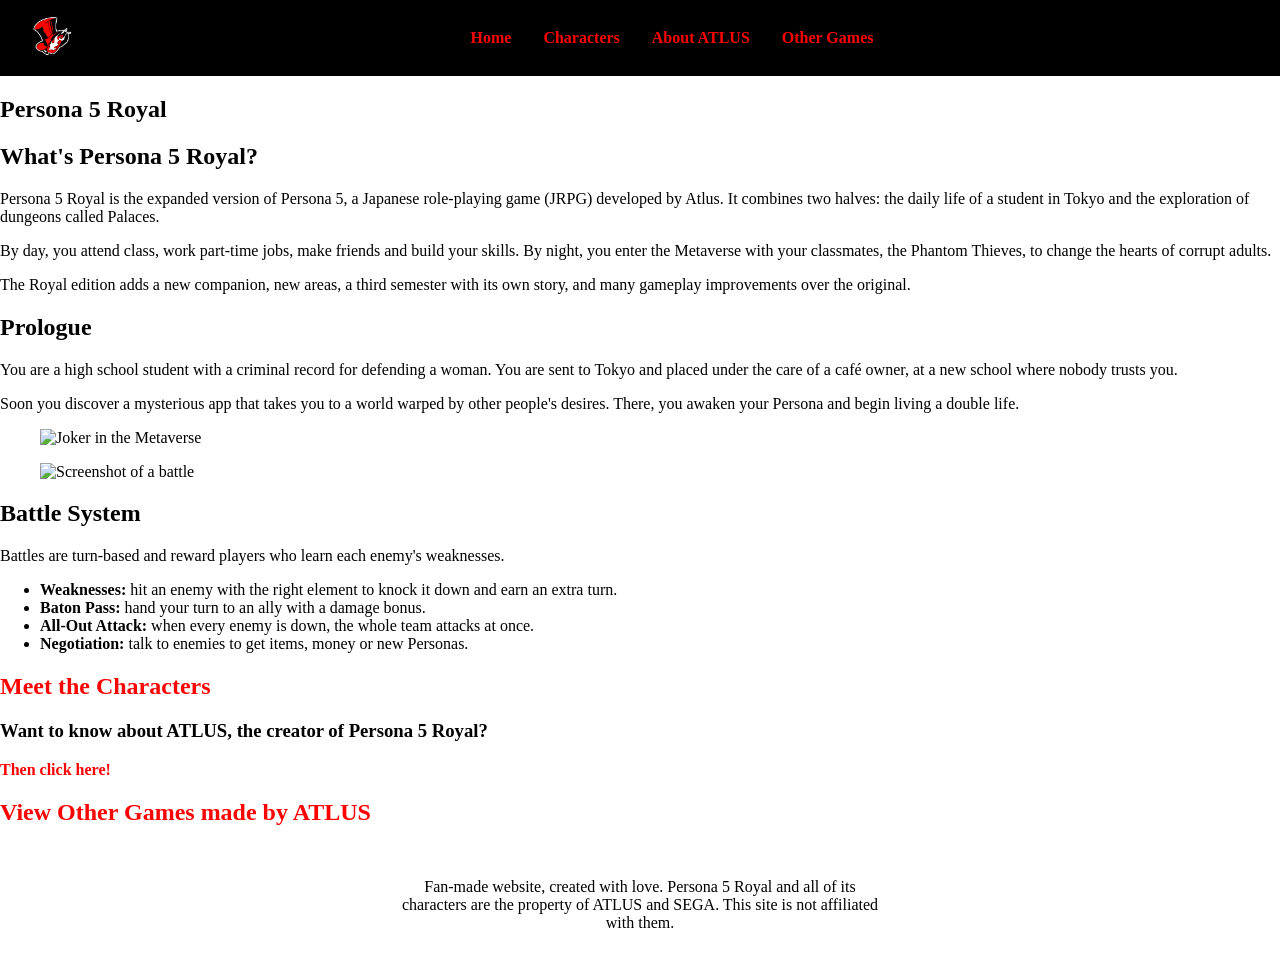
==== index.html @ d2024fd6 "First commit. Started with the HTML and some generic CSS for the header and footer" ====
<!DOCTYPE html>
<html lang="en">

<head>
    <meta charset="UTF-8">
    <meta name="viewport" content="width=device-width, initial-scale=1">
    <title>Persona 5 Royal</title>
    <link rel="stylesheet" href="main.css">
</head>

<body>
    <header>
        <a class="logo" href="index.html">
            <img src="images/phantom-thieves-logo.png" alt="Phantom Thieves logo">
        </a>
        <nav class="menu" aria-label="Main">
            <a href="index.html">Home</a>
            <a href="characters.html">Characters</a>
            <a href="about-atlus.html">About ATLUS</a>
            <a href="other-games.html">Other Games</a>
        </nav>
    </header>

    <main>
        <section class="banner">
            <h1>Persona 5 Royal</h1>
        </section>

        <section class="what-is-p5" id="what-is-p5">
            <h2>What's Persona 5 Royal?</h2>
            <p>Persona 5 Royal is the expanded version of Persona 5, a Japanese role-playing game (JRPG) developed by
                Atlus. It combines two halves: the daily life of a student in Tokyo and the exploration of dungeons
                called Palaces.</p>
            <p>By day, you attend class, work part-time jobs, make friends and build your skills. By night, you enter
                the Metaverse with your classmates, the Phantom Thieves, to change the hearts of corrupt adults.</p>
            <p>The Royal edition adds a new companion, new areas, a third semester with its own story, and many gameplay
                improvements over the original.</p>
        </section>

        <section class="row" id="prologue">
            <article class="prologue">
                <h2>Prologue</h2>
                <p>You are a high school student with a criminal record for defending a woman. You are sent to Tokyo and
                    placed under the care of a café owner, at a new school where nobody trusts you.</p>
                <p>Soon you discover a mysterious app that takes you to a world warped by other people's desires. There,
                    you awaken your Persona and begin living a double life.</p>
            </article>
            <figure class="image">
                <img src="img/prologue.jpg" alt="Joker in the Metaverse">
            </figure>
        </section>

        <section class="row" id="battle-system">
            <figure class="image">
                <img src="img/battle.jpg" alt="Screenshot of a battle">
            </figure>
            <article class="battle-system">
                <h2>Battle System</h2>
                <p>Battles are turn-based and reward players who learn each enemy's weaknesses.</p>
                <ul>
                    <li><strong>Weaknesses:</strong> hit an enemy with the right element to knock it down and earn an
                        extra turn.</li>
                    <li><strong>Baton Pass:</strong> hand your turn to an ally with a damage bonus.</li>
                    <li><strong>All-Out Attack:</strong> when every enemy is down, the whole team attacks at once.</li>
                    <li><strong>Negotiation:</strong> talk to enemies to get items, money or new Personas.</li>
                </ul>
            </article>
        </section>

        <section class="view-characters" id="characters">
            <h2>
                <a href='characters.html'>Meet the Characters</a>
            </h2>
        </section>

        <section class="atlus" id="atlus">
            <h3>Want to know about ATLUS, the creator of Persona 5 Royal?</h3>
            <a href="about-atlus.html">Then click here!</a>
        </section>

        <section class="other-games" id="other-games">
            <h2>
                <a href='other-games.html'>View Other Games made by ATLUS</a>
            </h2>
        </section>

    </main>

    <footer class="footer" id="contact">
        <p>Fan-made website, created with love. Persona 5 Royal and all of its characters are the property of ATLUS and
            SEGA. This site is not affiliated with them.</p>
    </footer>
</body>

</html>
---- main.css ----
*,
*::before,
*::after {
  box-sizing: border-box;
}

body {
  margin: 0;
}

a {
  text-decoration: none;
  color: red;
  font-weight: bold;
}

header {
  position: sticky;
  top: 0;
  z-index: 10;
  display: flex;
  align-items: center;
  justify-content: space-between;
  gap: 1.5rem;
  padding: 1rem 2rem;
  background-color: black;
}

.logo img {
  flex-shrink: 0;
  width: 40px;
  height: 40px;
}

header .menu {
  flex: 1;
  display: flex;
  align-items: center;
  justify-content: center;
  gap: 2rem;
}

.footer {
  display: flex;
  align-items: center;
  justify-content: center;
  padding: 2rem;
  text-align: center;
}

.footer p {
  max-width: 60ch;
  margin: 0;
}

@media (max-width: 800px) {
  header {
    flex-direction: column;
    align-items: flex-start;
    padding: 1rem;
  }

  header .menu {
    width: 100%;
    flex-wrap: wrap;
    justify-content: flex-start;
    gap: 0.75rem 1.5rem;
  }

  .footer {
    padding: 1.5rem 1rem;
  }
}
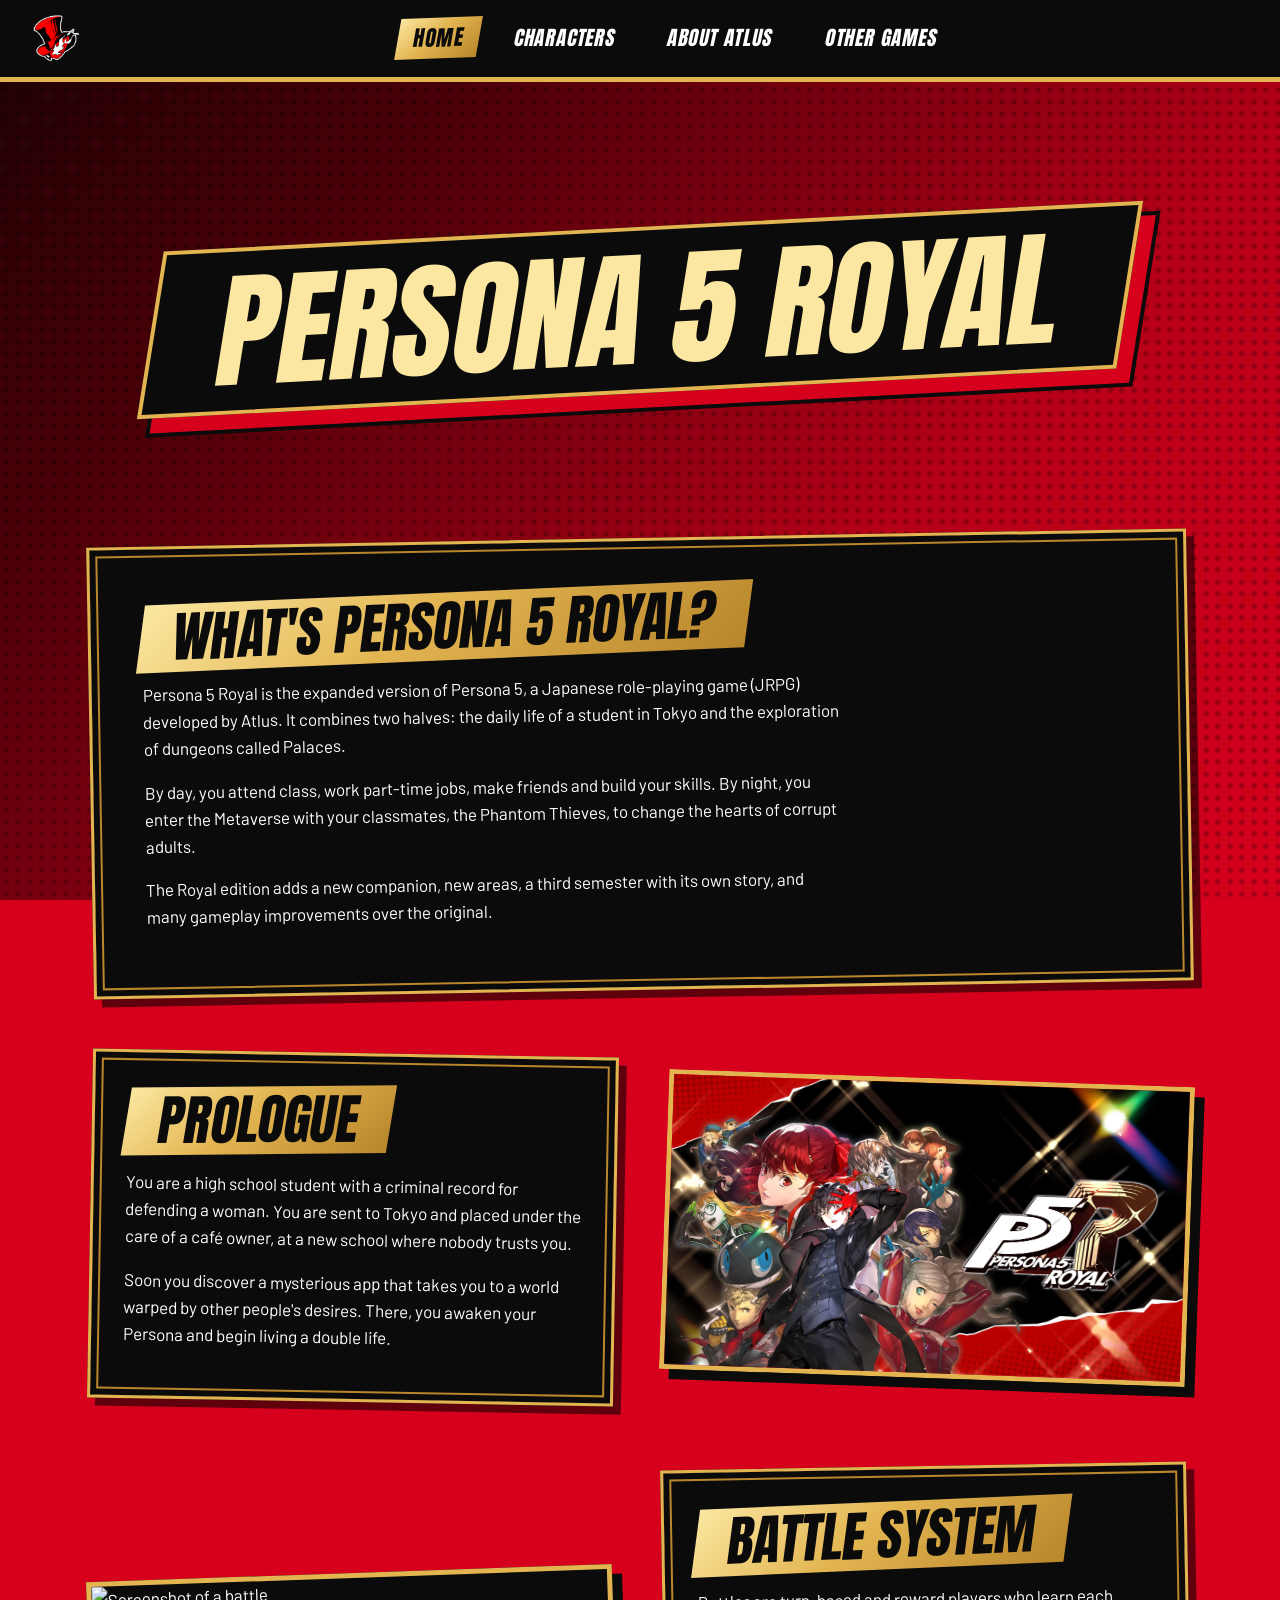
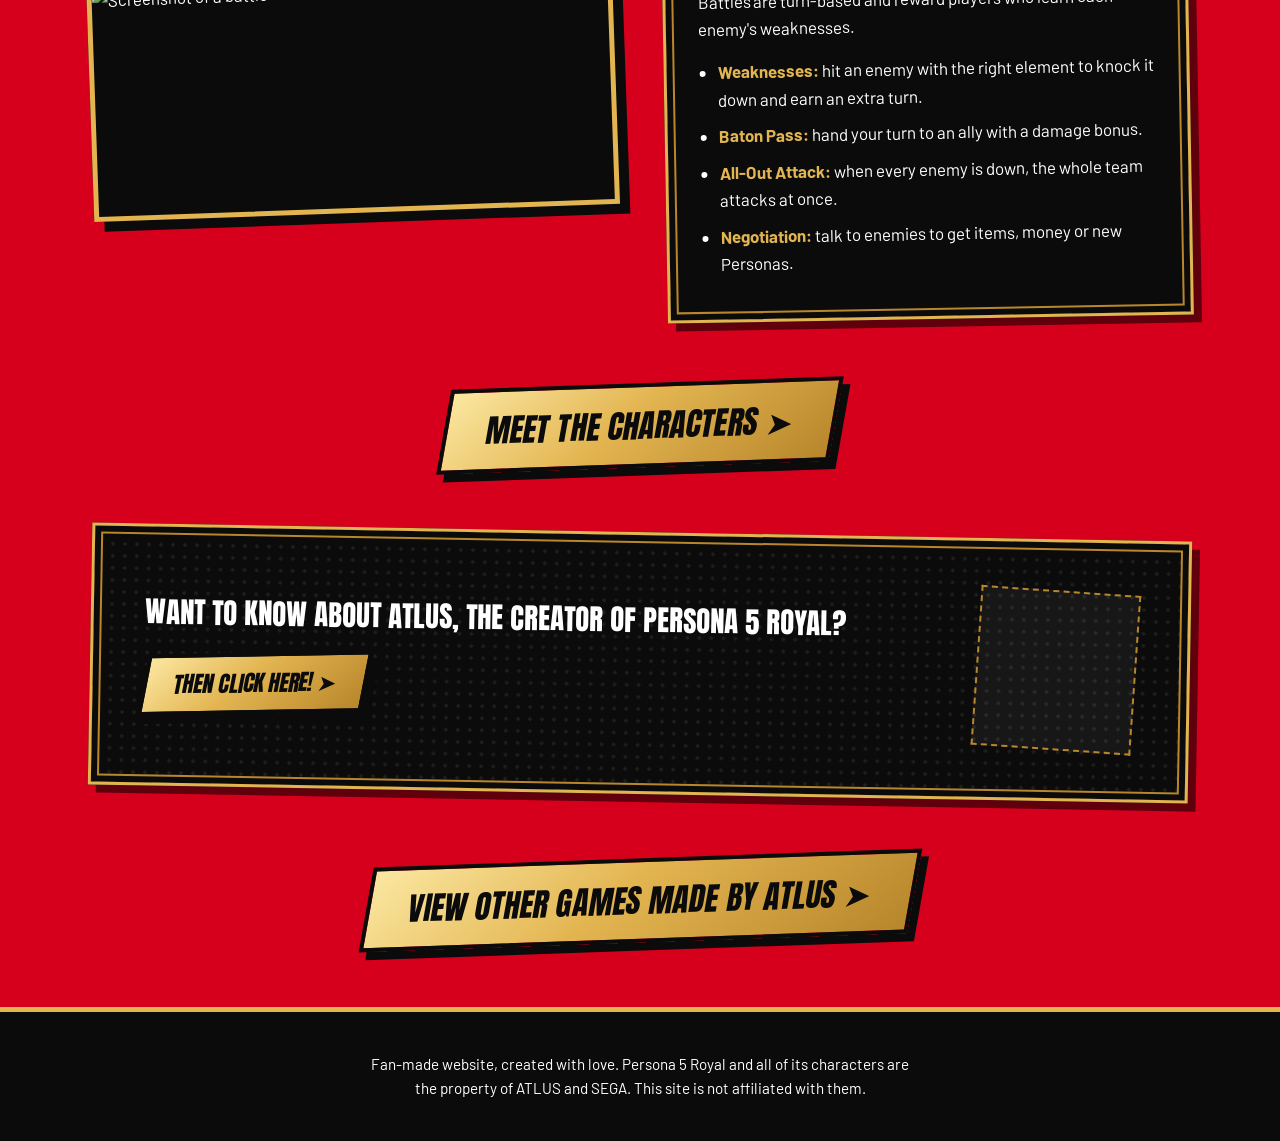
==== commit b70920aa: "Big update on index and character css." ====
--- a/index.html
+++ b/index.html
@@ -13,8 +13,9 @@
         <a class="logo" href="index.html">
             <img src="images/phantom-thieves-logo.png" alt="Phantom Thieves logo">
         </a>
+
         <nav class="menu" aria-label="Main">
-            <a href="index.html">Home</a>
+            <a href="index.html" aria-current="page">Home</a>
             <a href="characters.html">Characters</a>
             <a href="about-atlus.html">About ATLUS</a>
             <a href="other-games.html">Other Games</a>
@@ -45,8 +46,8 @@
                 <p>Soon you discover a mysterious app that takes you to a world warped by other people's desires. There,
                     you awaken your Persona and begin living a double life.</p>
             </article>
-            <figure class="image">
-                <img src="img/prologue.jpg" alt="Joker in the Metaverse">
+            <figure id="prologue-image" class="image">
+                <img src="images/persona5-royal-titol.png" alt="The Phantom Thieves">
             </figure>
         </section>
 
@@ -67,23 +68,22 @@
             </article>
         </section>
 
-        <section class="view-characters" id="characters">
-            <h2>
-                <a href='characters.html'>Meet the Characters</a>
-            </h2>
+        <section class="action-banner" id="characters">
+            <a href="characters.html" class="p5-button">Meet the Characters &#10148;</a>
         </section>
 
         <section class="atlus" id="atlus">
-            <h3>Want to know about ATLUS, the creator of Persona 5 Royal?</h3>
-            <a href="about-atlus.html">Then click here!</a>
+            <div class="atlus-text">
+                <h3>Want to know about ATLUS, the creator of Persona 5 Royal?</h3>
+                <a href="about-atlus.html" class="p5-button alt">Then click here! &#10148;</a>
+            </div>
+            <figure class="atlus-graphic">
+            </figure>
         </section>
 
-        <section class="other-games" id="other-games">
-            <h2>
-                <a href='other-games.html'>View Other Games made by ATLUS</a>
-            </h2>
+        <section class="action-banner" id="other-games-btn">
+            <a href="other-games.html" class="p5-button">View Other Games made by ATLUS &#10148;</a>
         </section>
-
     </main>
 
     <footer class="footer" id="contact">
--- a/main.css
+++ b/main.css
@@ -1,17 +1,65 @@
+@import url("https://fonts.googleapis.com/css2?family=Anton&family=Barlow:wght@400;500;700&display=swap");
+
+:root {
+  --red: #d6001c;
+  --red-bright: #ff3b4f;
+  --black: #0b0b0b;
+  --white: #ffffff;
+  --gold: #e3b551;
+  --gold-light: #fbe7a1;
+  --gold-dark: #b8862b;
+  --gold-grad: linear-gradient(135deg, #fbe7a1 0%, #e3b551 45%, #b8862b 100%);
+  --panel-frame: inset 0 0 0 6px var(--black), inset 0 0 0 8px var(--gold-dark), 8px 8px 0 rgba(0, 0, 0, 0.55);
+  --display: "Anton", "Impact", "Arial Narrow", sans-serif;
+  --body: "Barlow", "Helvetica Neue", Arial, sans-serif;
+  --shadow: 10px 10px 0 var(--black);
+}
+
 *,
 *::before,
 *::after {
   box-sizing: border-box;
 }
 
+html {
+  scroll-behavior: smooth;
+}
+
 body {
   margin: 0;
+  font-family: var(--body);
+  font-size: 1.0625rem;
+  line-height: 1.6;
+  color: var(--white);
+  background-color: var(--red);
+  background-image:
+    radial-gradient(circle, rgba(0, 0, 0, 0.22) 0 2.5px, transparent 3px),
+    linear-gradient(135deg, #1c0203 0%, #4a0008 25%, #b50017 65%, #d6001c 100%);
+  background-size: 12px 12px, auto;
+  background-attachment: fixed;
+  overflow-x: hidden;
 }
 
 a {
+  color: inherit;
   text-decoration: none;
-  color: red;
-  font-weight: bold;
+}
+
+a:focus-visible {
+  outline: 3px solid var(--white);
+  outline-offset: 3px;
+}
+
+h1, h2, h3 {
+  font-family: var(--display);
+  font-weight: 400;
+  text-transform: uppercase;
+  line-height: 1.05;
+  margin: 0 0 1rem;
+}
+
+p {
+  margin: 0 0 1rem;
 }
 
 header {
@@ -22,14 +70,31 @@
   align-items: center;
   justify-content: space-between;
   gap: 1.5rem;
-  padding: 1rem 2rem;
-  background-color: black;
-}
-
-.logo img {
+  padding: 0.9rem 2rem;
+  background: var(--black);
+  border-bottom: 5px solid var(--gold);
+}
+
+header .logo {
   flex-shrink: 0;
-  width: 40px;
-  height: 40px;
+  display: flex;
+  align-items: center;
+  font-family: var(--display);
+  font-size: 1.6rem;
+  color: var(--white);
+}
+
+header .logo img {
+  display: block;
+  height: 3rem;
+  width: auto;
+  max-width: 100%;
+  transition: transform 0.15s, filter 0.2s;
+}
+
+header .logo img:hover {
+  transform: scale(1.1) rotate(-3deg);
+  filter: drop-shadow(2px 2px 0 var(--gold));
 }
 
 header .menu {
@@ -37,37 +102,420 @@
   display: flex;
   align-items: center;
   justify-content: center;
+  gap: 1.5rem;
+}
+
+header .menu a {
+  font-family: var(--display);
+  font-size: 1.25rem;
+  letter-spacing: 0.04em;
+  text-transform: uppercase;
+  padding: 0.2rem 0.9rem;
+  transform: skewX(-12deg);
+  transition: background 0.15s, color 0.15s, transform 0.15s;
+}
+
+header .menu a:hover,
+header .menu a[aria-current="page"] {
+  background: var(--gold-grad);
+  color: var(--black);
+  transform: skewX(-12deg) rotate(-2deg) scale(1.08);
+}
+
+main > section {
+  width: min(1100px, 100% - 2.5rem);
+  margin: 4rem auto;
+}
+
+main > section.banner {
+  width: 100%;
+  padding: 5rem 1.25rem 4rem;
+  text-align: center;
+  background-color: transparent;
+
+  display: flex;
+  flex-direction: column;
+  align-items: center;
+}
+
+.banner h1 {
+  display: inline-block;
+  font-size: clamp(3rem, 10vw, 8rem);
+  color: var(--gold-light);
+  background: var(--black);
+  padding: 0.1em 0.5em;
+  border: 4px solid var(--gold);
+  transform: skewX(-12deg) rotate(-3deg);
+  box-shadow: 15px 15px 0 var(--red), 15px 15px 0 4px var(--black);
+}
+
+.banner p {
+  display: inline-block;
+  background: var(--white);
+  color: var(--black);
+  padding: 0.5rem 1.5rem;
+  transform: rotate(1deg);
+  border: 3px solid var(--black);
+  max-width: 50ch;
+  margin-inline: auto;
+  font-size: 1.2rem;
+  font-weight: 500;
+}
+
+main > section h2,
+.view-characters h2 {
+  display: inline-block;
+  font-size: clamp(2rem, 5vw, 3.4rem);
+  background: var(--gold-grad);
+  color: var(--black);
+  padding: 0.1em 0.6em;
+  transform: skewX(-10deg) rotate(-1.5deg);
+  box-shadow: 6px 6px 0 var(--black);
+}
+
+.what-is-p5,
+.atlus,
+.prologue,
+.battle-system,
+.other-games li,
+.character {
+  background: var(--black);
+  color: var(--white);
+  border: 3px solid var(--gold);
+  box-shadow: var(--panel-frame);
+  transform: rotate(-1deg);
+}
+
+.atlus {
+  transform: rotate(1deg);
+  display: flex;
+  align-items: center;
+  justify-content: space-between;
   gap: 2rem;
+  background-image: radial-gradient(circle, rgba(255, 255, 255, 0.08) 0 1.5px, transparent 2px);
+  background-size: 12px 12px;
+}
+
+.atlus-text {
+  flex: 1;
+}
+
+.atlus-text h3 {
+  font-size: 1.8rem;
+  margin-bottom: 1.5rem;
+  color: var(--white);
+}
+
+.atlus-graphic {
+  flex: 0 0 160px;
+  height: 160px;
+  margin: 0;
+  background: rgba(255, 255, 255, 0.05);
+  border: 2px dashed var(--gold-dark);
+  display: flex;
+  align-items: center;
+  justify-content: center;
+  transform: rotate(3deg);
+}
+
+.what-is-p5,
+.atlus {
+  padding: 3rem clamp(1.5rem, 4vw, 3.8rem);
+}
+
+.what-is-p5 > p,
+.atlus > p {
+  max-width: 70ch;
+}
+
+.row {
+  display: grid;
+  grid-template-columns: 1fr 1fr;
+  gap: 3rem;
+  align-items: center;
+}
+
+.prologue,
+.battle-system {
+  padding: 2rem;
+}
+
+.prologue {
+  transform: rotate(1deg);
+}
+
+.battle-system {
+  transform: rotate(-1deg);
+}
+
+.battle-system ul {
+  padding-left: 1.2rem;
+  margin: 0;
+}
+
+.battle-system li {
+  margin-bottom: 0.6rem;
+}
+
+.battle-system strong,
+.other-games h3 {
+  color: var(--gold);
+}
+
+.image {
+  margin: 0;
+}
+
+.image img {
+  display: block;
+  width: 100%;
+  min-height: 240px;
+  object-fit: cover;
+  background: var(--black);
+  border: 5px solid var(--gold);
+  box-shadow: var(--shadow);
+  transform: rotate(-2deg);
+}
+
+.battle-system + .image img,
+.row .image:last-child img {
+  transform: rotate(2deg);
+}
+
+.view-characters {
+  width: 100%;
+  max-width: none;
+  padding: 5.5rem 1.25rem;
+  text-align: center;
+  background: var(--black);
+  clip-path: polygon(0 10%, 100% 0, 100% 90%, 0 100%);
+}
+
+.view-characters h2 {
+  font-size: clamp(2.2rem, 7vw, 4.5rem);
+}
+
+.view-characters p {
+  font-size: 1.2rem;
+}
+
+.other-games ul {
+  list-style: none;
+  margin: 1rem 0 2.5rem;
+  padding: 0;
+  display: grid;
+  grid-template-columns: repeat(auto-fit, minmax(220px, 1fr));
+  gap: 1.6rem;
+}
+
+.other-games li {
+  padding: 1.4rem;
+  transition: transform 0.15s, background 0.15s, color 0.15s, border-color 0.15s;
+}
+
+.other-games li:nth-child(odd) {
+  transform: rotate(-1.2deg);
+}
+
+.other-games li:nth-child(even) {
+  transform: rotate(1.2deg);
+}
+
+.other-games li:hover {
+  transform: rotate(0) translateY(-6px);
+  background: #1a1a1a;
+  color: var(--white);
+  border-color: var(--gold-light);
+}
+
+.other-games h3 {
+  font-size: 1.5rem;
+}
+
+.other-games li:hover h3 {
+  color: var(--gold-light);
+}
+
+.other-games p {
+  margin: 0;
+}
+
+.character-index ul {
+  list-style: none;
+  margin: 0;
+  padding: 0;
+  display: flex;
+  flex-wrap: wrap;
+  justify-content: center;
+  gap: 1rem;
+}
+
+.character-index a {
+  display: inline-block;
+  font-family: var(--display);
+  font-size: 1.2rem;
+  text-transform: uppercase;
+  background: var(--black);
+  padding: 0.3rem 1.4rem;
+  border: 3px solid var(--gold);
+  color: var(--gold-light);
+  transform: skewX(-12deg);
+}
+
+.character-index a:hover {
+  background: var(--gold-grad);
+  color: var(--black);
+}
+
+.character-index {
+  width: min(1100px, 100% - 2.5rem);
+  margin: 3rem auto 0;
+}
+
+.character-group {
+  display: grid;
+  grid-template-columns: repeat(auto-fill, minmax(230px, 1fr));
+  gap: 2rem;
+}
+
+.character-group > h2 {
+  grid-column: 1 / -1;
+  justify-self: start;
+}
+
+.character {
+  padding: 1rem 1rem 1.2rem;
+  transition: transform 0.15s;
+}
+
+.character:nth-of-type(odd) {
+  transform: rotate(-1.5deg);
+}
+
+.character:nth-of-type(even) {
+  transform: rotate(1.5deg);
+}
+
+.character:hover {
+  transform: rotate(0) scale(1.04);
+}
+
+.character img {
+  display: block;
+  width: 100%;
+  aspect-ratio: 3 / 4;
+  object-fit: cover;
+  background: #222;
+  margin-bottom: 1rem;
+}
+
+.character h3 {
+  font-size: 1.8rem;
+  margin-bottom: 0.4rem;
+  color: var(--gold-light);
+}
+
+.codename {
+  display: inline-block;
+  background: var(--gold-grad);
+  color: var(--black);
+  padding: 0.1rem 0.7rem;
+  font-weight: 700;
+  font-size: 0.9rem;
+  transform: skewX(-10deg);
+}
+
+.character p:last-child {
+  margin: 0;
+}
+
+.back-home {
+  text-align: center;
 }
 
 .footer {
   display: flex;
   align-items: center;
   justify-content: center;
-  padding: 2rem;
+  margin-top: 4rem;
+  padding: 2.5rem 1.25rem;
   text-align: center;
+  background: var(--black);
+  border-top: 5px solid var(--gold);
 }
 
 .footer p {
   max-width: 60ch;
   margin: 0;
+  font-size: 0.95rem;
+}
+
+.action-banner {
+  text-align: center;
+  margin: 4rem auto;
+  width: 100%;
+}
+
+.p5-button {
+  display: inline-block;
+  font-family: var(--display);
+  font-size: 2rem; 
+  background: var(--gold-grad);
+  color: var(--black);
+  padding: 0.4em 1.2em;
+  border: 4px solid var(--black);
+  box-shadow: 8px 8px 0 var(--black);
+  transform: skewX(-12deg) rotate(-2deg);
+  text-transform: uppercase;
+  transition: transform 0.15s, box-shadow 0.15s;
+}
+
+.p5-button:hover {
+  transform: skewX(-12deg) rotate(0deg) scale(1.05) translateY(-4px);
+  box-shadow: 12px 12px 0 var(--black);
+}
+
+.p5-button.alt {
+  font-size: 1.4rem;
 }
 
 @media (max-width: 800px) {
   header {
     flex-direction: column;
     align-items: flex-start;
-    padding: 1rem;
+    padding: 0.8rem 1rem;
   }
 
   header .menu {
     width: 100%;
     flex-wrap: wrap;
     justify-content: flex-start;
-    gap: 0.75rem 1.5rem;
-  }
-
-  .footer {
-    padding: 1.5rem 1rem;
+    gap: 0.4rem 1rem;
+  }
+
+  .row {
+    grid-template-columns: 1fr;
+    gap: 2rem;
+  }
+
+  .what-is-p5,
+  .atlus {
+    transform: none;
+  }
+
+  main > section {
+    margin: 3rem auto;
+  }
+  
+  .atlus {
+    flex-direction: column;
+    text-align: center;
+  }
+}
+
+@media (prefers-reduced-motion: reduce) {
+  * {
+    transition: none !important;
+    scroll-behavior: auto !important;
   }
 }
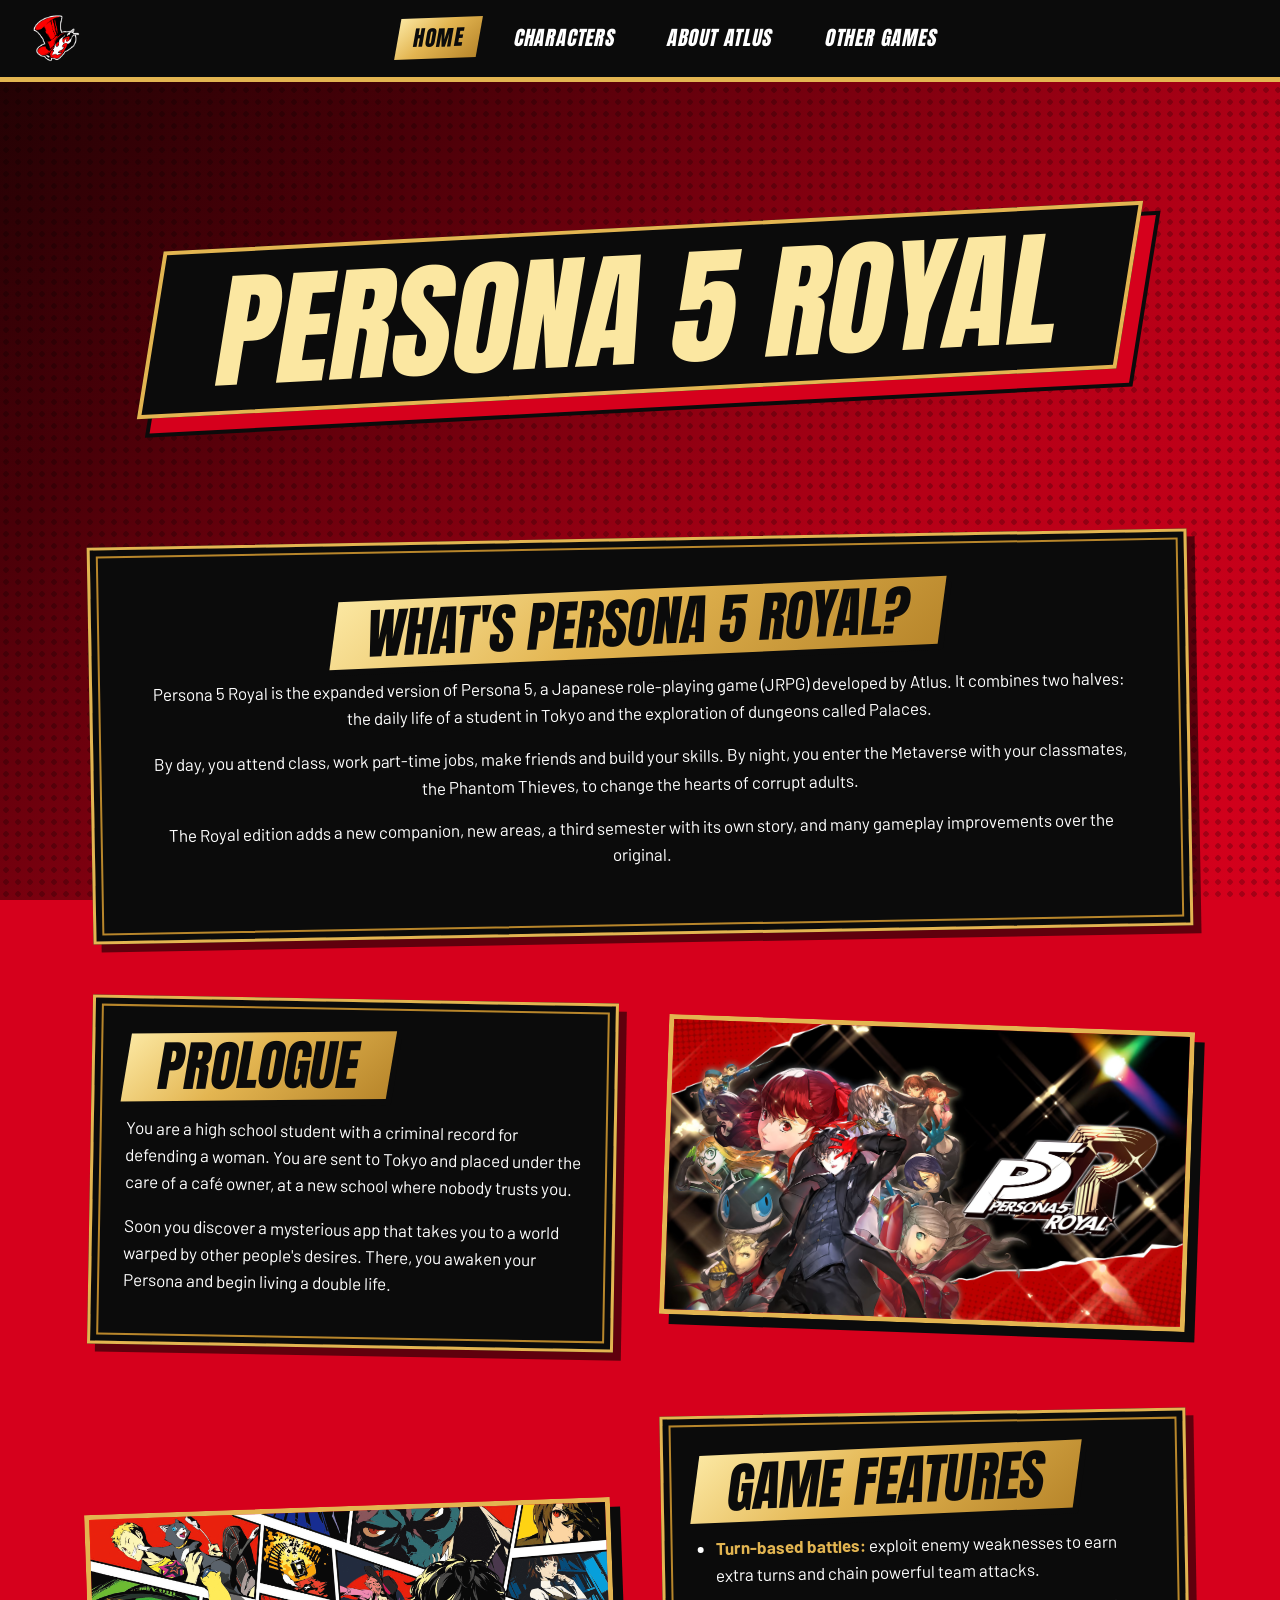
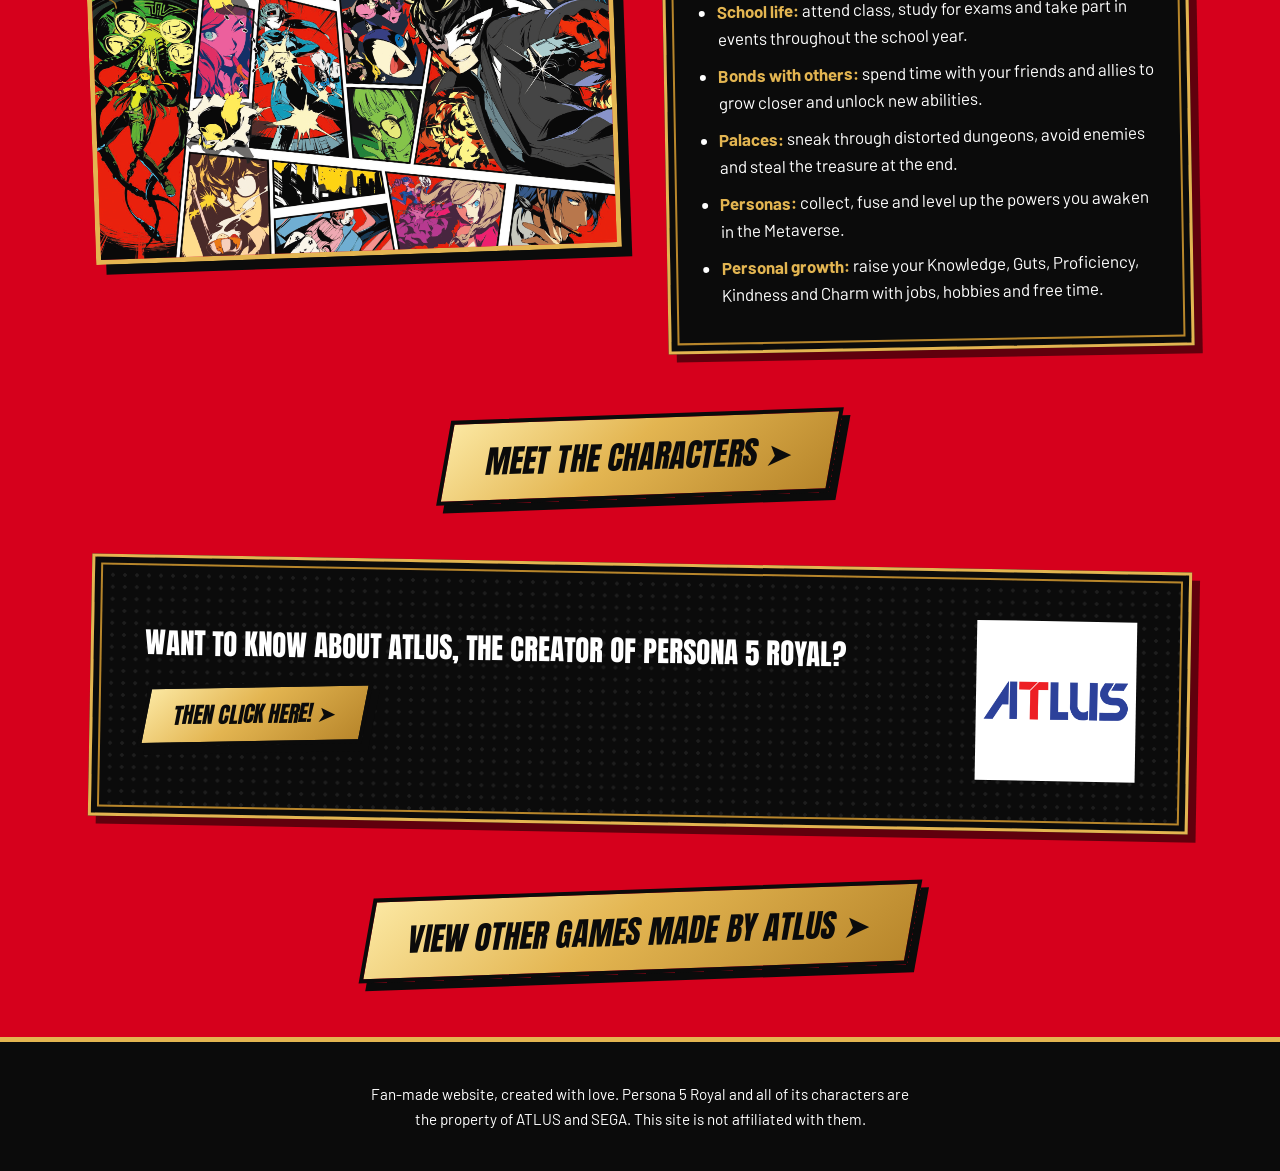
==== commit 7a62aad5: "Added about-atlus and other-games plus some images." ====
--- a/index.html
+++ b/index.html
@@ -27,7 +27,7 @@
             <h1>Persona 5 Royal</h1>
         </section>
 
-        <section class="what-is-p5" id="what-is-p5">
+        <section class="what-is-p5">
             <h2>What's Persona 5 Royal?</h2>
             <p>Persona 5 Royal is the expanded version of Persona 5, a Japanese role-playing game (JRPG) developed by
                 Atlus. It combines two halves: the daily life of a student in Tokyo and the exploration of dungeons
@@ -47,23 +47,29 @@
                     you awaken your Persona and begin living a double life.</p>
             </article>
             <figure id="prologue-image" class="image">
-                <img src="images/persona5-royal-titol.png" alt="The Phantom Thieves">
+                <img src="images/persona5-royal-prologue.png" alt="The Phantom Thieves">
             </figure>
         </section>
 
-        <section class="row" id="battle-system">
+        <section class="row" id="features">
             <figure class="image">
-                <img src="img/battle.jpg" alt="Screenshot of a battle">
+                <img src="images/persona5-royal-game-features.png" alt="Persona 5 Phrase">
             </figure>
-            <article class="battle-system">
-                <h2>Battle System</h2>
-                <p>Battles are turn-based and reward players who learn each enemy's weaknesses.</p>
+            <article class="game-features">
+                <h2>Game Features</h2>
                 <ul>
-                    <li><strong>Weaknesses:</strong> hit an enemy with the right element to knock it down and earn an
-                        extra turn.</li>
-                    <li><strong>Baton Pass:</strong> hand your turn to an ally with a damage bonus.</li>
-                    <li><strong>All-Out Attack:</strong> when every enemy is down, the whole team attacks at once.</li>
-                    <li><strong>Negotiation:</strong> talk to enemies to get items, money or new Personas.</li>
+                    <li><strong>Turn-based battles:</strong> exploit enemy weaknesses to earn extra turns and chain
+                        powerful team attacks.</li>
+                    <li><strong>School life:</strong> attend class, study for exams and take part in events throughout
+                        the school year.</li>
+                    <li><strong>Bonds with others:</strong> spend time with your friends and allies to grow closer and
+                        unlock new abilities.</li>
+                    <li><strong>Palaces:</strong> sneak through distorted dungeons, avoid enemies and steal the treasure
+                        at the end.</li>
+                    <li><strong>Personas:</strong> collect, fuse and level up the powers you awaken in the Metaverse.
+                    </li>
+                    <li><strong>Personal growth:</strong> raise your Knowledge, Guts, Proficiency, Kindness and Charm
+                        with jobs, hobbies and free time.</li>
                 </ul>
             </article>
         </section>
@@ -78,6 +84,7 @@
                 <a href="about-atlus.html" class="p5-button alt">Then click here! &#10148;</a>
             </div>
             <figure class="atlus-graphic">
+                <img src="images/atlus-logo.png" alt="ATLUS logo">
             </figure>
         </section>
 
--- a/main.css
+++ b/main.css
@@ -50,7 +50,9 @@
   outline-offset: 3px;
 }
 
-h1, h2, h3 {
+h1,
+h2,
+h3 {
   font-family: var(--display);
   font-weight: 400;
   text-transform: uppercase;
@@ -122,12 +124,12 @@
   transform: skewX(-12deg) rotate(-2deg) scale(1.08);
 }
 
-main > section {
+main>section {
   width: min(1100px, 100% - 2.5rem);
   margin: 4rem auto;
 }
 
-main > section.banner {
+main>section.banner {
   width: 100%;
   padding: 5rem 1.25rem 4rem;
   text-align: center;
@@ -162,7 +164,7 @@
   font-weight: 500;
 }
 
-main > section h2,
+main>section h2,
 .view-characters h2 {
   display: inline-block;
   font-size: clamp(2rem, 5vw, 3.4rem);
@@ -176,7 +178,7 @@
 .what-is-p5,
 .atlus,
 .prologue,
-.battle-system,
+.game-features,
 .other-games li,
 .character {
   background: var(--black);
@@ -210,12 +212,15 @@
   flex: 0 0 160px;
   height: 160px;
   margin: 0;
-  background: rgba(255, 255, 255, 0.05);
-  border: 2px dashed var(--gold-dark);
   display: flex;
   align-items: center;
   justify-content: center;
-  transform: rotate(3deg);
+}
+
+.atlus-graphic img {
+  max-width: 100%;
+  max-height: 100%;
+  object-fit: contain;
 }
 
 .what-is-p5,
@@ -223,9 +228,13 @@
   padding: 3rem clamp(1.5rem, 4vw, 3.8rem);
 }
 
-.what-is-p5 > p,
-.atlus > p {
-  max-width: 70ch;
+.what-is-p5 {
+  text-align: center;
+}
+
+.what-is-p5>p {
+  margin-left: auto;
+  margin-right: auto;
 }
 
 .row {
@@ -236,7 +245,7 @@
 }
 
 .prologue,
-.battle-system {
+.game-features {
   padding: 2rem;
 }
 
@@ -244,20 +253,20 @@
   transform: rotate(1deg);
 }
 
-.battle-system {
+.game-features {
   transform: rotate(-1deg);
 }
 
-.battle-system ul {
+.game-features ul {
   padding-left: 1.2rem;
   margin: 0;
 }
 
-.battle-system li {
+.game-features li {
   margin-bottom: 0.6rem;
 }
 
-.battle-system strong,
+.game-features strong,
 .other-games h3 {
   color: var(--gold);
 }
@@ -277,7 +286,7 @@
   transform: rotate(-2deg);
 }
 
-.battle-system + .image img,
+.game-features+.image img,
 .row .image:last-child img {
   transform: rotate(2deg);
 }
@@ -304,11 +313,15 @@
   margin: 1rem 0 2.5rem;
   padding: 0;
   display: grid;
-  grid-template-columns: repeat(auto-fit, minmax(220px, 1fr));
+  grid-template-columns: repeat(auto-fill, minmax(min(340px, 100%), 1fr));
   gap: 1.6rem;
 }
 
 .other-games li {
+  display: grid;
+  grid-template-columns: 150px 1fr;
+  gap: 1.3rem;
+  align-items: center;
   padding: 1.4rem;
   transition: transform 0.15s, background 0.15s, color 0.15s, border-color 0.15s;
 }
@@ -340,6 +353,31 @@
   margin: 0;
 }
 
+.other-games li img {
+  display: block;
+  width: 100%;
+  height: auto;
+  border: 3px solid var(--gold);
+  box-shadow: 5px 5px 0 var(--black);
+  transition: border-color 0.15s;
+}
+
+.other-games li:hover img {
+  border-color: var(--gold-light);
+}
+
+.game-info h3 {
+  margin-bottom: 0.5rem;
+}
+
+@media (max-width: 480px) {
+  .other-games li {
+    grid-template-columns: 100px 1fr;
+    gap: 1rem;
+    padding: 1.1rem;
+  }
+}
+
 .character-index ul {
   list-style: none;
   margin: 0;
@@ -378,7 +416,7 @@
   gap: 2rem;
 }
 
-.character-group > h2 {
+.character-group>h2 {
   grid-column: 1 / -1;
   justify-self: start;
 }
@@ -459,7 +497,7 @@
 .p5-button {
   display: inline-block;
   font-family: var(--display);
-  font-size: 2rem; 
+  font-size: 2rem;
   background: var(--gold-grad);
   color: var(--black);
   padding: 0.4em 1.2em;
@@ -498,15 +536,23 @@
     gap: 2rem;
   }
 
+  .row>article {
+    order: 1;
+  }
+
+  .row>.image {
+    order: 2;
+  }
+
   .what-is-p5,
   .atlus {
     transform: none;
   }
 
-  main > section {
+  main>section {
     margin: 3rem auto;
   }
-  
+
   .atlus {
     flex-direction: column;
     text-align: center;
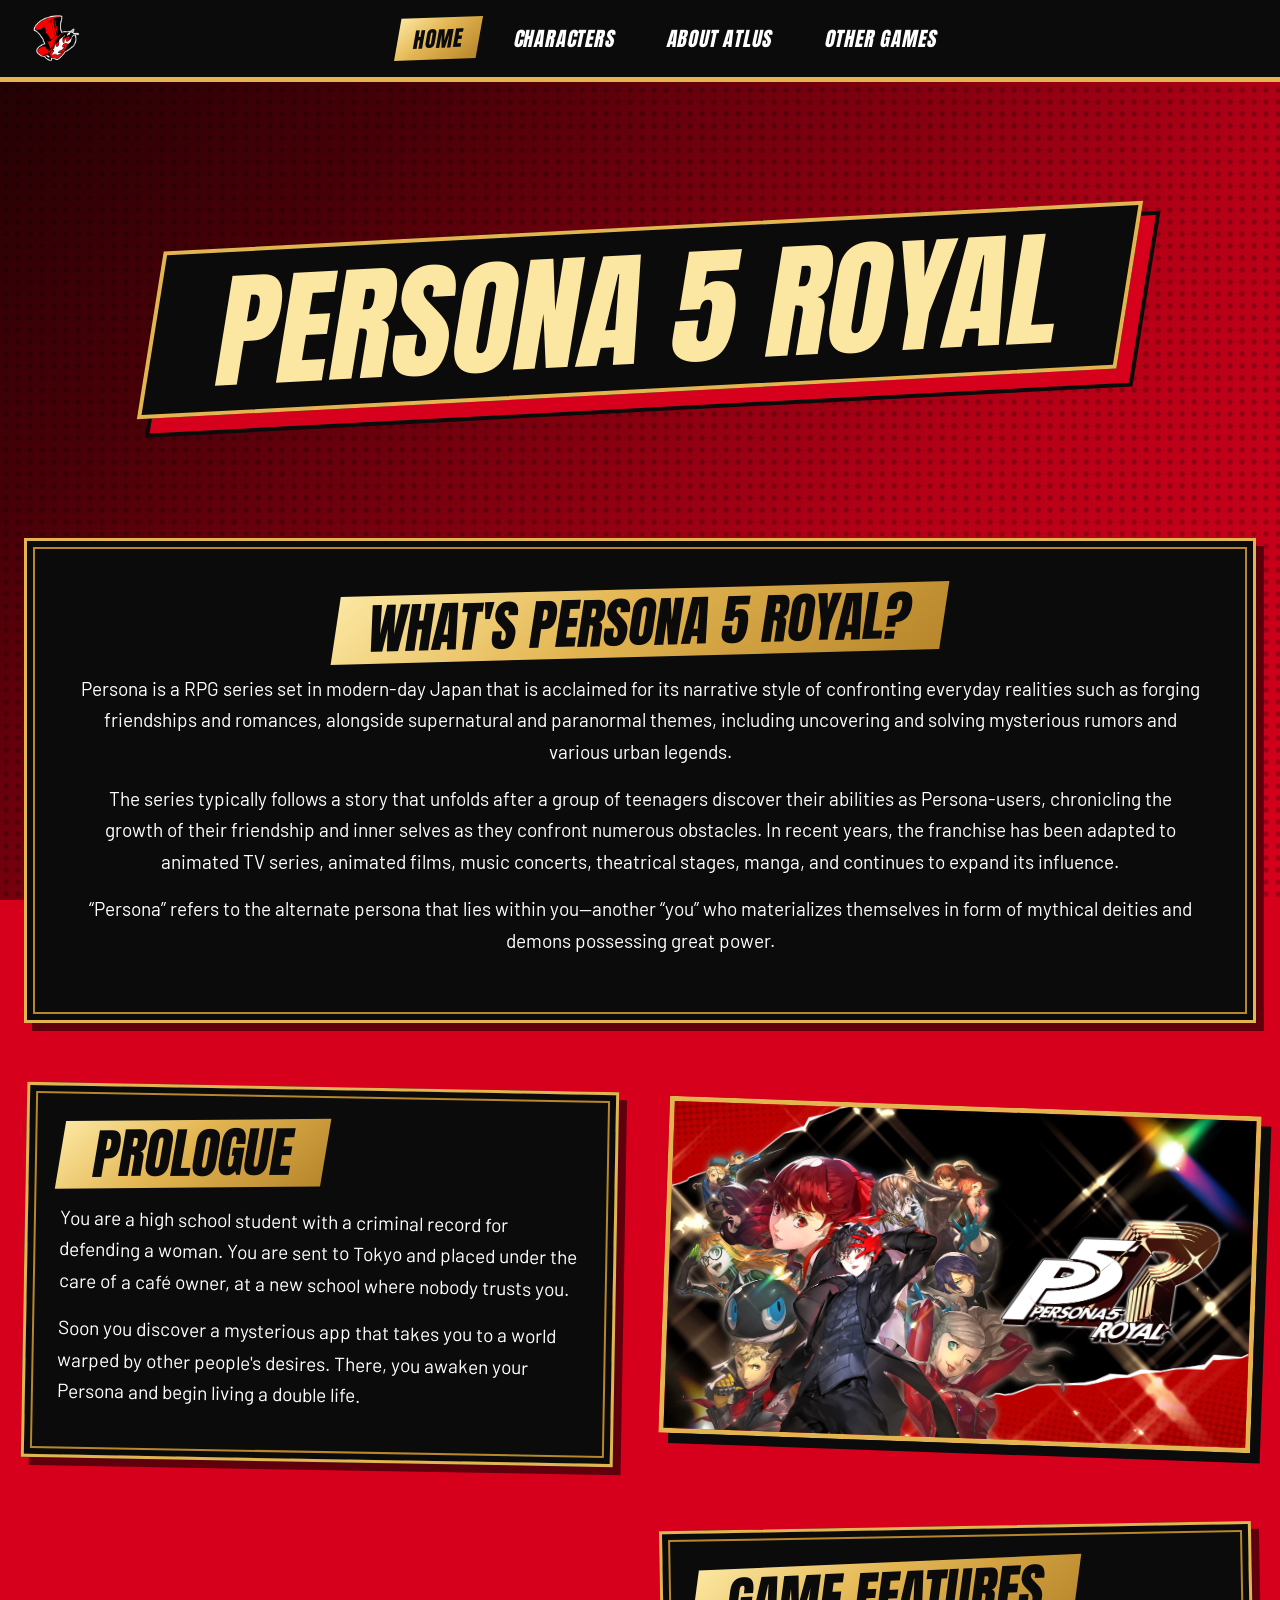
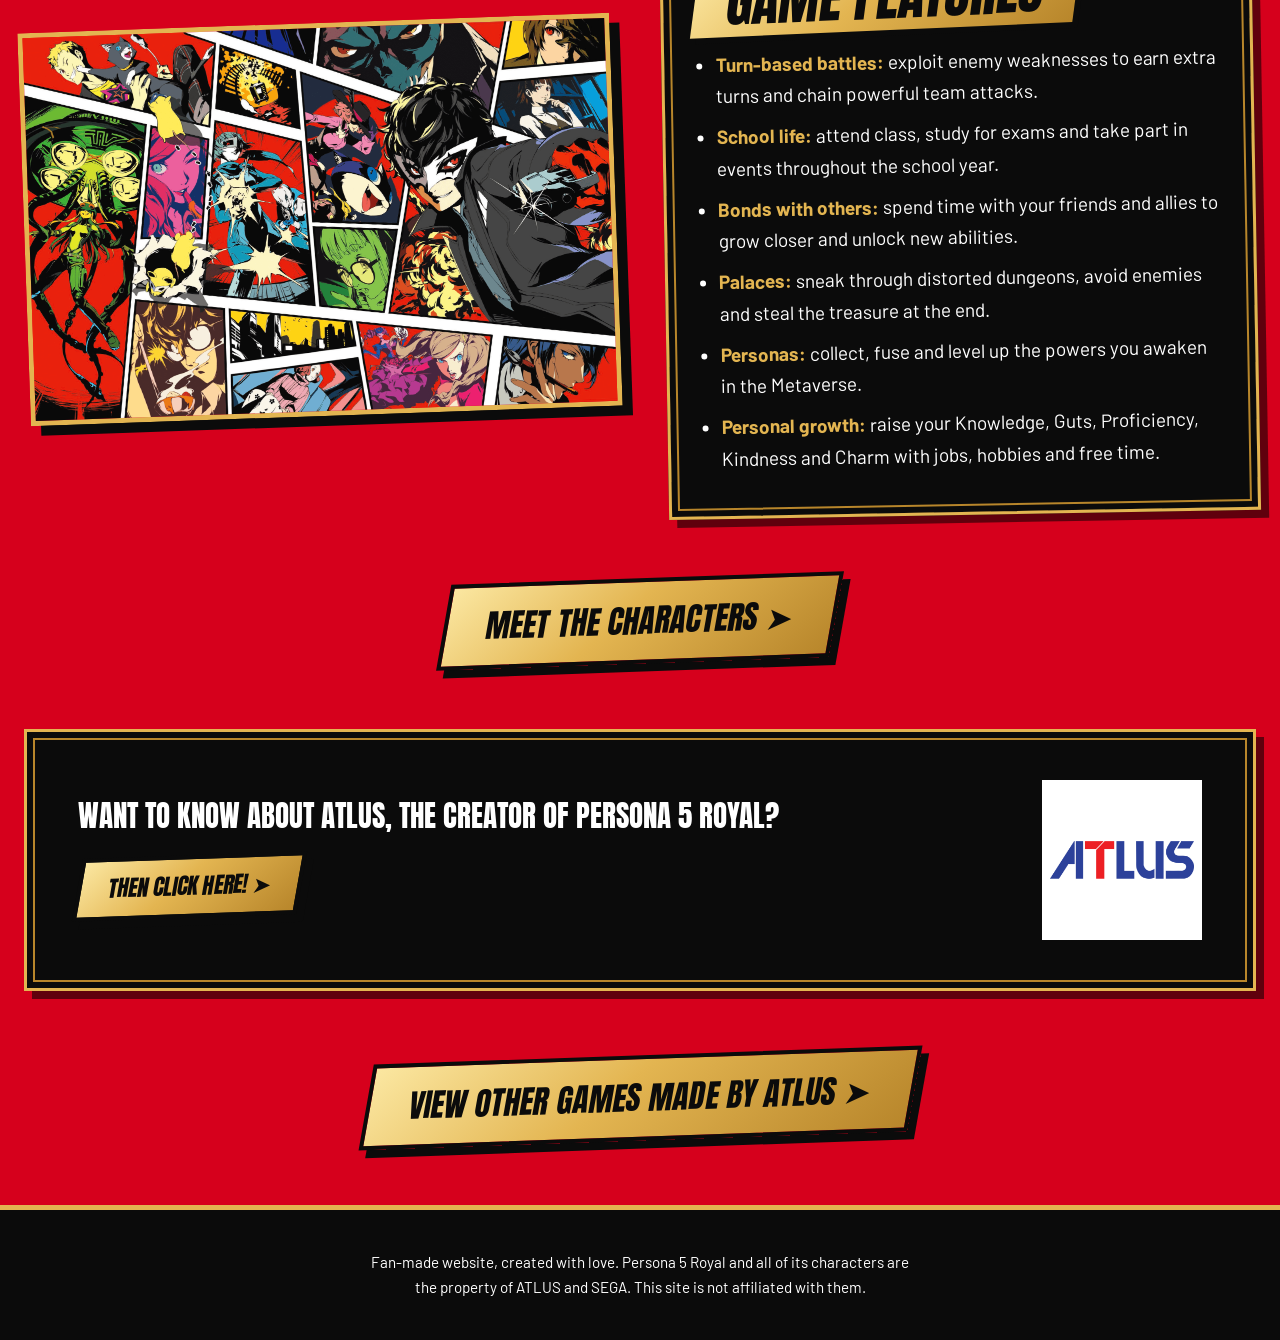
==== commit 36756384: "Web finished, need to check all the CSS in case something is missing or isn't needed anymore." ====
--- a/index.html
+++ b/index.html
@@ -4,7 +4,7 @@
 <head>
     <meta charset="UTF-8">
     <meta name="viewport" content="width=device-width, initial-scale=1">
-    <title>Persona 5 Royal</title>
+    <title>Home – Persona 5 Royal</title>
     <link rel="stylesheet" href="main.css">
 </head>
 
@@ -13,6 +13,9 @@
         <a class="logo" href="index.html">
             <img src="images/phantom-thieves-logo.png" alt="Phantom Thieves logo">
         </a>
+        
+        <input type="checkbox" id="menu-toggle" class="menu-toggle">
+        <label for="menu-toggle" class="menu-icon">&#9776;</label>
 
         <nav class="menu" aria-label="Main">
             <a href="index.html" aria-current="page">Home</a>
@@ -27,35 +30,39 @@
             <h1>Persona 5 Royal</h1>
         </section>
 
-        <section class="what-is-p5">
+        <section class="what-is-p5 panel">
             <h2>What's Persona 5 Royal?</h2>
-            <p>Persona 5 Royal is the expanded version of Persona 5, a Japanese role-playing game (JRPG) developed by
-                Atlus. It combines two halves: the daily life of a student in Tokyo and the exploration of dungeons
-                called Palaces.</p>
-            <p>By day, you attend class, work part-time jobs, make friends and build your skills. By night, you enter
-                the Metaverse with your classmates, the Phantom Thieves, to change the hearts of corrupt adults.</p>
-            <p>The Royal edition adds a new companion, new areas, a third semester with its own story, and many gameplay
-                improvements over the original.</p>
+            <p>Persona is a RPG series set in modern-day Japan that is acclaimed for its narrative style of confronting
+                everyday realities such as forging friendships and romances, alongside supernatural and paranormal
+                themes, including uncovering and solving mysterious rumors and various urban legends.</p>
+            <p>The series typically follows a story that unfolds after a group of teenagers discover their abilities as
+                Persona-users, chronicling the growth of their friendship and inner selves as they confront numerous
+                obstacles. In recent years, the franchise has been adapted to animated TV series, animated films, music
+                concerts, theatrical stages, manga, and continues to expand its influence.</p>
+            <p>“Persona” refers to the alternate persona that lies within you—another “you” who materializes themselves
+                in form of mythical deities and demons possessing great power.</p>
         </section>
 
-        <section class="row" id="prologue">
-            <article class="prologue">
+        <section class="row">
+            <article class="prologue panel">
                 <h2>Prologue</h2>
                 <p>You are a high school student with a criminal record for defending a woman. You are sent to Tokyo and
                     placed under the care of a café owner, at a new school where nobody trusts you.</p>
                 <p>Soon you discover a mysterious app that takes you to a world warped by other people's desires. There,
                     you awaken your Persona and begin living a double life.</p>
             </article>
-            <figure id="prologue-image" class="image">
+
+            <figure class="image">
                 <img src="images/persona5-royal-prologue.png" alt="The Phantom Thieves">
             </figure>
         </section>
 
-        <section class="row" id="features">
+        <section class="row">
             <figure class="image">
                 <img src="images/persona5-royal-game-features.png" alt="Persona 5 Phrase">
             </figure>
-            <article class="game-features">
+
+            <article class="game-features panel">
                 <h2>Game Features</h2>
                 <ul>
                     <li><strong>Turn-based battles:</strong> exploit enemy weaknesses to earn extra turns and chain
@@ -74,26 +81,27 @@
             </article>
         </section>
 
-        <section class="action-banner" id="characters">
+        <section class="action-banner">
             <a href="characters.html" class="p5-button">Meet the Characters &#10148;</a>
         </section>
 
-        <section class="atlus" id="atlus">
-            <div class="atlus-text">
+        <section class="atlus-teaser panel">
+            <div class="atlus-teaser-text">
                 <h3>Want to know about ATLUS, the creator of Persona 5 Royal?</h3>
                 <a href="about-atlus.html" class="p5-button alt">Then click here! &#10148;</a>
             </div>
-            <figure class="atlus-graphic">
+
+            <figure class="atlus-teaser-graphic">
                 <img src="images/atlus-logo.png" alt="ATLUS logo">
             </figure>
         </section>
 
-        <section class="action-banner" id="other-games-btn">
+        <section class="action-banner">
             <a href="other-games.html" class="p5-button">View Other Games made by ATLUS &#10148;</a>
         </section>
     </main>
 
-    <footer class="footer" id="contact">
+    <footer class="footer">
         <p>Fan-made website, created with love. Persona 5 Royal and all of its characters are the property of ATLUS and
             SEGA. This site is not affiliated with them.</p>
     </footer>
--- a/main.css
+++ b/main.css
@@ -1,5 +1,6 @@
 @import url("https://fonts.googleapis.com/css2?family=Anton&family=Barlow:wght@400;500;700&display=swap");
 
+/* --> Variables <-- */
 :root {
   --red: #d6001c;
   --red-bright: #ff3b4f;
@@ -15,6 +16,7 @@
   --shadow: 10px 10px 0 var(--black);
 }
 
+/* --> Global and general style <-- */
 *,
 *::before,
 *::after {
@@ -28,8 +30,8 @@
 body {
   margin: 0;
   font-family: var(--body);
-  font-size: 1.0625rem;
-  line-height: 1.6;
+  font-size: clamp(1.0625rem, 0.95rem + 0.3vw, 1.25rem);
+  line-height: 1.65;
   color: var(--white);
   background-color: var(--red);
   background-image:
@@ -64,6 +66,12 @@
   margin: 0 0 1rem;
 }
 
+.menu-toggle,
+.menu-icon {
+  display: none;
+}
+
+/* --> Header and Menu <-- */
 header {
   position: sticky;
   top: 0;
@@ -124,17 +132,52 @@
   transform: skewX(-12deg) rotate(-2deg) scale(1.08);
 }
 
+/* --> Layout Structure <-- */
 main>section {
-  width: min(1100px, 100% - 2.5rem);
+  width: min(1400px, 100% - 3rem);
   margin: 4rem auto;
 }
 
+.panel {
+  background: var(--black);
+  color: var(--white);
+  border: 3px solid var(--gold);
+  box-shadow: var(--panel-frame);
+}
+
+.row {
+  display: grid;
+  grid-template-columns: 1fr 1fr;
+  gap: 3rem;
+  align-items: center;
+}
+
+.image {
+  margin: 0;
+}
+
+.image img {
+  display: block;
+  width: 100%;
+  min-height: 240px;
+  object-fit: cover;
+  background: var(--black);
+  border: 5px solid var(--gold);
+  box-shadow: var(--shadow);
+  transform: rotate(-2deg);
+}
+
+.game-features+.image img,
+.row .image:last-child img {
+  transform: rotate(2deg);
+}
+
+/* --> Banners and Buttons <-- */
 main>section.banner {
   width: 100%;
   padding: 5rem 1.25rem 4rem;
   text-align: center;
   background-color: transparent;
-
   display: flex;
   flex-direction: column;
   align-items: center;
@@ -164,8 +207,7 @@
   font-weight: 500;
 }
 
-main>section h2,
-.view-characters h2 {
+main>section h2 {
   display: inline-block;
   font-size: clamp(2rem, 5vw, 3.4rem);
   background: var(--gold-grad);
@@ -173,319 +215,6 @@
   padding: 0.1em 0.6em;
   transform: skewX(-10deg) rotate(-1.5deg);
   box-shadow: 6px 6px 0 var(--black);
-}
-
-.what-is-p5,
-.atlus,
-.prologue,
-.game-features,
-.other-games li,
-.character {
-  background: var(--black);
-  color: var(--white);
-  border: 3px solid var(--gold);
-  box-shadow: var(--panel-frame);
-  transform: rotate(-1deg);
-}
-
-.atlus {
-  transform: rotate(1deg);
-  display: flex;
-  align-items: center;
-  justify-content: space-between;
-  gap: 2rem;
-  background-image: radial-gradient(circle, rgba(255, 255, 255, 0.08) 0 1.5px, transparent 2px);
-  background-size: 12px 12px;
-}
-
-.atlus-text {
-  flex: 1;
-}
-
-.atlus-text h3 {
-  font-size: 1.8rem;
-  margin-bottom: 1.5rem;
-  color: var(--white);
-}
-
-.atlus-graphic {
-  flex: 0 0 160px;
-  height: 160px;
-  margin: 0;
-  display: flex;
-  align-items: center;
-  justify-content: center;
-}
-
-.atlus-graphic img {
-  max-width: 100%;
-  max-height: 100%;
-  object-fit: contain;
-}
-
-.what-is-p5,
-.atlus {
-  padding: 3rem clamp(1.5rem, 4vw, 3.8rem);
-}
-
-.what-is-p5 {
-  text-align: center;
-}
-
-.what-is-p5>p {
-  margin-left: auto;
-  margin-right: auto;
-}
-
-.row {
-  display: grid;
-  grid-template-columns: 1fr 1fr;
-  gap: 3rem;
-  align-items: center;
-}
-
-.prologue,
-.game-features {
-  padding: 2rem;
-}
-
-.prologue {
-  transform: rotate(1deg);
-}
-
-.game-features {
-  transform: rotate(-1deg);
-}
-
-.game-features ul {
-  padding-left: 1.2rem;
-  margin: 0;
-}
-
-.game-features li {
-  margin-bottom: 0.6rem;
-}
-
-.game-features strong,
-.other-games h3 {
-  color: var(--gold);
-}
-
-.image {
-  margin: 0;
-}
-
-.image img {
-  display: block;
-  width: 100%;
-  min-height: 240px;
-  object-fit: cover;
-  background: var(--black);
-  border: 5px solid var(--gold);
-  box-shadow: var(--shadow);
-  transform: rotate(-2deg);
-}
-
-.game-features+.image img,
-.row .image:last-child img {
-  transform: rotate(2deg);
-}
-
-.view-characters {
-  width: 100%;
-  max-width: none;
-  padding: 5.5rem 1.25rem;
-  text-align: center;
-  background: var(--black);
-  clip-path: polygon(0 10%, 100% 0, 100% 90%, 0 100%);
-}
-
-.view-characters h2 {
-  font-size: clamp(2.2rem, 7vw, 4.5rem);
-}
-
-.view-characters p {
-  font-size: 1.2rem;
-}
-
-.other-games ul {
-  list-style: none;
-  margin: 1rem 0 2.5rem;
-  padding: 0;
-  display: grid;
-  grid-template-columns: repeat(auto-fill, minmax(min(340px, 100%), 1fr));
-  gap: 1.6rem;
-}
-
-.other-games li {
-  display: grid;
-  grid-template-columns: 150px 1fr;
-  gap: 1.3rem;
-  align-items: center;
-  padding: 1.4rem;
-  transition: transform 0.15s, background 0.15s, color 0.15s, border-color 0.15s;
-}
-
-.other-games li:nth-child(odd) {
-  transform: rotate(-1.2deg);
-}
-
-.other-games li:nth-child(even) {
-  transform: rotate(1.2deg);
-}
-
-.other-games li:hover {
-  transform: rotate(0) translateY(-6px);
-  background: #1a1a1a;
-  color: var(--white);
-  border-color: var(--gold-light);
-}
-
-.other-games h3 {
-  font-size: 1.5rem;
-}
-
-.other-games li:hover h3 {
-  color: var(--gold-light);
-}
-
-.other-games p {
-  margin: 0;
-}
-
-.other-games li img {
-  display: block;
-  width: 100%;
-  height: auto;
-  border: 3px solid var(--gold);
-  box-shadow: 5px 5px 0 var(--black);
-  transition: border-color 0.15s;
-}
-
-.other-games li:hover img {
-  border-color: var(--gold-light);
-}
-
-.game-info h3 {
-  margin-bottom: 0.5rem;
-}
-
-@media (max-width: 480px) {
-  .other-games li {
-    grid-template-columns: 100px 1fr;
-    gap: 1rem;
-    padding: 1.1rem;
-  }
-}
-
-.character-index ul {
-  list-style: none;
-  margin: 0;
-  padding: 0;
-  display: flex;
-  flex-wrap: wrap;
-  justify-content: center;
-  gap: 1rem;
-}
-
-.character-index a {
-  display: inline-block;
-  font-family: var(--display);
-  font-size: 1.2rem;
-  text-transform: uppercase;
-  background: var(--black);
-  padding: 0.3rem 1.4rem;
-  border: 3px solid var(--gold);
-  color: var(--gold-light);
-  transform: skewX(-12deg);
-}
-
-.character-index a:hover {
-  background: var(--gold-grad);
-  color: var(--black);
-}
-
-.character-index {
-  width: min(1100px, 100% - 2.5rem);
-  margin: 3rem auto 0;
-}
-
-.character-group {
-  display: grid;
-  grid-template-columns: repeat(auto-fill, minmax(230px, 1fr));
-  gap: 2rem;
-}
-
-.character-group>h2 {
-  grid-column: 1 / -1;
-  justify-self: start;
-}
-
-.character {
-  padding: 1rem 1rem 1.2rem;
-  transition: transform 0.15s;
-}
-
-.character:nth-of-type(odd) {
-  transform: rotate(-1.5deg);
-}
-
-.character:nth-of-type(even) {
-  transform: rotate(1.5deg);
-}
-
-.character:hover {
-  transform: rotate(0) scale(1.04);
-}
-
-.character img {
-  display: block;
-  width: 100%;
-  aspect-ratio: 3 / 4;
-  object-fit: cover;
-  background: #222;
-  margin-bottom: 1rem;
-}
-
-.character h3 {
-  font-size: 1.8rem;
-  margin-bottom: 0.4rem;
-  color: var(--gold-light);
-}
-
-.codename {
-  display: inline-block;
-  background: var(--gold-grad);
-  color: var(--black);
-  padding: 0.1rem 0.7rem;
-  font-weight: 700;
-  font-size: 0.9rem;
-  transform: skewX(-10deg);
-}
-
-.character p:last-child {
-  margin: 0;
-}
-
-.back-home {
-  text-align: center;
-}
-
-.footer {
-  display: flex;
-  align-items: center;
-  justify-content: center;
-  margin-top: 4rem;
-  padding: 2.5rem 1.25rem;
-  text-align: center;
-  background: var(--black);
-  border-top: 5px solid var(--gold);
-}
-
-.footer p {
-  max-width: 60ch;
-  margin: 0;
-  font-size: 0.95rem;
 }
 
 .action-banner {
@@ -517,18 +246,358 @@
   font-size: 1.4rem;
 }
 
+/* --> Home and About Atlus <-- */
+.what-is-p5,
+.who-is-atlus,
+.atlus-history,
+.atlus-style {
+  padding: 3rem clamp(1.5rem, 4vw, 3.8rem);
+  text-align: center;
+}
+
+.what-is-p5>p,
+.atlus-style>p {
+  margin-left: auto;
+  margin-right: auto;
+}
+
+/* --> Home: Prologue and Game Features <-- */
+.prologue,
+.game-features {
+  padding: 2rem;
+}
+
+.prologue {
+  transform: rotate(1deg);
+}
+
+.game-features {
+  transform: rotate(-1deg);
+}
+
+.game-features ul {
+  padding-left: 1.2rem;
+  margin: 0;
+}
+
+.game-features li {
+  margin-bottom: 0.6rem;
+}
+
+.game-features strong {
+  color: var(--gold);
+}
+
+/* --> Home: Atlus Teaser <-- */
+.atlus-teaser {
+  padding: 3rem clamp(1.5rem, 4vw, 3.8rem);
+  display: flex;
+  align-items: center;
+  justify-content: space-between;
+  gap: 2rem;
+}
+
+.atlus-teaser-text {
+  flex: 1;
+}
+
+.atlus-teaser-text h3 {
+  font-size: 1.8rem;
+  margin-bottom: 1.5rem;
+  color: var(--white);
+}
+
+.atlus-teaser-graphic {
+  flex: 0 0 160px;
+  height: 160px;
+  margin: 0;
+  display: flex;
+  align-items: center;
+  justify-content: center;
+}
+
+.atlus-teaser-graphic img {
+  max-width: 100%;
+  max-height: 100%;
+  object-fit: contain;
+}
+
+/* --> About Atlus: Series List <-- */
+.atlus-series {
+  text-align: center;
+}
+
+.atlus-series ul {
+  list-style: none;
+  margin: 1rem 0 2.5rem;
+  padding: 0;
+  display: grid;
+  grid-template-columns: 1fr 1fr;
+  gap: 2.5rem;
+}
+
+.atlus-series li {
+  padding: 2.5rem 2rem;
+  text-align: center;
+  display: flex;
+  flex-direction: column;
+  justify-content: center;
+  align-items: center;
+  gap: 1.5rem;
+  transition: transform 0.15s, background 0.15s, color 0.15s, border-color 0.15s;
+}
+
+.atlus-series li:nth-child(odd) {
+  transform: rotate(-1.5deg);
+}
+
+.atlus-series li:nth-child(even) {
+  transform: rotate(1.5deg);
+}
+
+.atlus-series li:hover {
+  transform: rotate(0) scale(1.03);
+  background: #1a1a1a;
+  border-color: var(--gold-light);
+}
+
+.atlus-series h3 {
+  font-size: 2.8rem;
+  color: var(--gold);
+  margin: 0;
+  transition: color 0.15s;
+}
+
+.atlus-series li:hover h3 {
+  color: var(--gold-light);
+}
+
+.atlus-series p {
+  margin: 0;
+  font-size: 1.1rem;
+}
+
+/* --> Characters <-- */
+main>section.character-group {
+  width: min(1500px, 100% - 3rem);
+}
+
+.character-group {
+  display: grid;
+  grid-template-columns: repeat(6, 1fr);
+  gap: 2.5rem 2rem;
+}
+
+.character-group>h2 {
+  grid-column: 1 / -1;
+  justify-self: center;
+}
+
+.character {
+  grid-column: span 2;
+  padding: 1.3rem 1.3rem 1.5rem;
+  transition: transform 0.15s;
+}
+
+.character:last-of-type:nth-of-type(3n + 1) {
+  grid-column: 3 / span 2;
+}
+
+.character:nth-last-of-type(2):nth-of-type(3n + 1) {
+  grid-column: 2 / span 2;
+}
+
+.character:nth-of-type(odd) {
+  transform: rotate(-1.5deg);
+}
+
+.character:nth-of-type(even) {
+  transform: rotate(1.5deg);
+}
+
+.character:hover {
+  transform: rotate(0) scale(1.04);
+}
+
+.character img {
+  display: block;
+  width: 100%;
+  aspect-ratio: 3 / 4;
+  object-fit: contain;
+  object-position: center;
+  padding: 0.6rem;
+  background: radial-gradient(circle at 50% 40%, #6b1018 0%, #1a0608 75%);
+  border: 2px solid var(--gold-dark);
+  margin-bottom: 1rem;
+}
+
+.character h3 {
+  font-size: 2.2rem;
+  margin-bottom: 0.4rem;
+  color: var(--gold-light);
+}
+
+.codename {
+  display: inline-block;
+  background: var(--gold-grad);
+  color: var(--black);
+  padding: 0.1rem 0.7rem;
+  font-weight: 700;
+  font-size: 1rem;
+  transform: skewX(-10deg);
+}
+
+.character p {
+  font-size: 1.05rem;
+  line-height: 1.65;
+}
+
+.character p:last-child {
+  margin: 0;
+}
+
+/* --> Other Games <-- */
+.other-games {
+  text-align: center;
+}
+
+.other-games h3 {
+  color: var(--gold);
+}
+
+.other-games ul {
+  list-style: none;
+  margin: 2rem 0 4rem;
+  padding: 0;
+  display: flex;
+  flex-wrap: wrap;
+  justify-content: center;
+  gap: 3rem;
+}
+
+.other-games li {
+  display: flex;
+  flex-direction: column;
+  align-items: center;
+  width: 100%;
+  max-width: 650px;
+  gap: 1.5rem;
+  padding: 2.5rem;
+  text-align: center;
+  transition: transform 0.15s, background 0.15s, color 0.15s, border-color 0.15s;
+}
+
+.other-games li:nth-child(odd) {
+  transform: rotate(-1.2deg);
+}
+
+.other-games li:nth-child(even) {
+  transform: rotate(1.2deg);
+}
+
+.other-games li:hover {
+  transform: rotate(0) translateY(-6px) scale(1.02);
+  background: #1a1a1a;
+  color: var(--white);
+  border-color: var(--gold-light);
+}
+
+.other-games h3 {
+  font-size: 2.2rem;
+  margin: 0;
+  transition: color 0.15s;
+}
+
+.other-games li:hover h3 {
+  color: var(--gold-light);
+}
+
+.other-games p {
+  margin: 0;
+  font-size: 1.15rem;
+}
+
+.other-games li img {
+  display: block;
+  width: 100%;
+  height: auto;
+  aspect-ratio: 16 / 9;
+  object-fit: cover;
+  border: 3px solid var(--gold);
+  box-shadow: 8px 8px 0 var(--black);
+  transition: border-color 0.15s;
+}
+
+.other-games li:hover img {
+  border-color: var(--gold-light);
+}
+
+.game-info h3 {
+  margin-bottom: 0.5rem;
+}
+
+/* --> Footer <-- */
+.footer {
+  display: flex;
+  align-items: center;
+  justify-content: center;
+  margin-top: 4rem;
+  padding: 2.5rem 1.25rem;
+  text-align: center;
+  background: var(--black);
+  border-top: 5px solid var(--gold);
+}
+
+.footer p {
+  max-width: 60ch;
+  margin: 0;
+  font-size: 0.95rem;
+}
+
+/* --> Media queries <-- */
+@media (max-width: 900px) {
+  .character-group {
+    grid-template-columns: repeat(2, 1fr);
+  }
+
+  .character,
+  .character:last-of-type:nth-of-type(3n + 1),
+  .character:nth-last-of-type(2):nth-of-type(3n + 1) {
+    grid-column: auto;
+  }
+
+  .character:last-of-type:nth-of-type(odd) {
+    grid-column: 1 / -1;
+    justify-self: center;
+    width: calc(50% - 1rem);
+  }
+}
+
 @media (max-width: 800px) {
   header {
+    flex-wrap: wrap;
+    padding: 0.8rem 1.5rem;
+  }
+  
+  .menu-icon {
+    display: block;
+    font-size: 2.5rem;
+    color: var(--gold);
+    cursor: pointer;
+    user-select: none;
+    line-height: 1;
+  }
+
+  header .menu {
+    display: none; 
+    width: 100%;
     flex-direction: column;
-    align-items: flex-start;
-    padding: 0.8rem 1rem;
-  }
-
-  header .menu {
-    width: 100%;
-    flex-wrap: wrap;
-    justify-content: flex-start;
-    gap: 0.4rem 1rem;
+    padding: 1.5rem 0 0.5rem;
+    gap: 1rem;
+  }
+  
+  .menu-toggle:checked ~ .menu {
+    display: flex;
   }
 
   .row {
@@ -544,8 +613,18 @@
     order: 2;
   }
 
+  .atlus-series ul {
+    grid-template-columns: 1fr;
+  }
+
   .what-is-p5,
-  .atlus {
+  .prologue,
+  .game-features,
+  .who-is-atlus,
+  .atlus-history,
+  .atlus-style,
+  .atlus-teaser,
+  .atlus-series li {
     transform: none;
   }
 
@@ -553,9 +632,29 @@
     margin: 3rem auto;
   }
 
-  .atlus {
+  .atlus-teaser {
     flex-direction: column;
     text-align: center;
+  }
+}
+
+@media (max-width: 560px) {
+  .character-group {
+    grid-template-columns: 1fr;
+  }
+
+  .character:last-of-type:nth-of-type(odd) {
+    grid-column: auto;
+    justify-self: stretch;
+    width: auto;
+  }
+}
+
+@media (max-width: 480px) {
+  .other-games li {
+    gap: 1rem;
+    padding: 1.5rem;
+    max-width: 100%;
   }
 }
 
@@ -564,4 +663,4 @@
     transition: none !important;
     scroll-behavior: auto !important;
   }
-}+}
